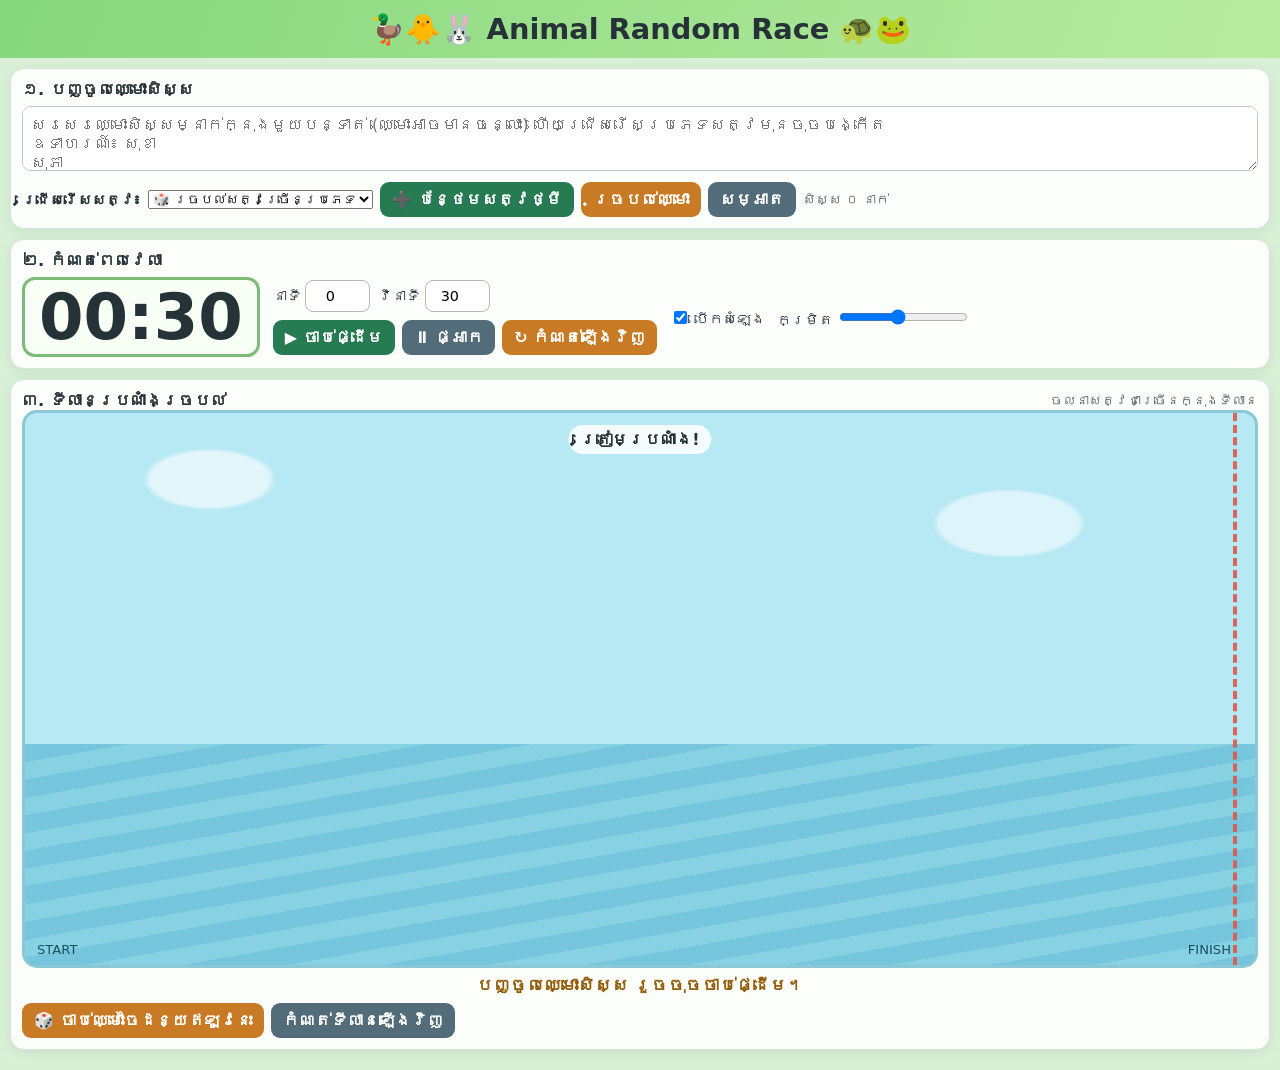
==== index.html @ 99f7a5b7 "Add files via upload" ====
<!doctype html>
<html lang="km">
<head>
<meta charset="utf-8"><meta name="viewport" content="width=device-width,initial-scale=1">
<link rel="stylesheet" href="style.css">
<title>Animal Random Race By SOTHUN</title>
<!-- <style>
:root{--green:#9be18e;--sky:#bfeaf4;--ink:#263238}
*{box-sizing:border-box}
body{margin:0;color:var(--ink);font-family:system-ui,"Noto Sans Khmer",sans-serif;background:#d9f0d6}
header{background:linear-gradient(110deg,#86d77e,#b8eb9e);padding:12px 16px;text-align:center}
h1{font-size:clamp(1.2rem,3vw,1.8rem);margin:0}
header p{margin:3px 0 0;font-size:.88rem}
main{max-width:1450px;margin:auto;padding:10px}
.panel{background:#ffffffed;border:1px solid #d4e6d7;border-radius:14px;padding:11px;margin-bottom:10px;box-shadow:0 3px 12px #345c3b18}
h2{font-size:1.02rem;margin:0 0 7px}
.controls{display:flex;flex-wrap:wrap;gap:7px;align-items:center}\nselect{font:inherit;padding:8px 10px;border:1px solid #aebcaf;border-radius:9px;background:#fff;color:#263238}
button{border:0;border-radius:9px;padding:8px 12px;background:#267b52;color:white;font:inherit;font-weight:700;cursor:pointer}
button.alt{background:#536c7a}button.warn{background:#c87a25}button:disabled{opacity:.5;cursor:not-allowed}
textarea{width:100%;min-height:65px;padding:8px;border:1px solid #b9cbbd;border-radius:9px;font:inherit}
.timebox{display:flex;align-items:center;gap:13px;flex-wrap:wrap}
.clock{font-size:clamp(2.3rem,6vw,4rem);font-weight:850;font-variant-numeric:tabular-nums;background:#f8fff4;border:3px solid #7dbb78;border-radius:13px;padding:0 14px;min-width:200px;text-align:center}
.timeinputs{display:flex;gap:8px;align-items:center;flex-wrap:wrap}
.timeinputs input{width:65px;padding:7px;border:1px solid #aebcaf;border-radius:8px;font:inherit;text-align:center}
.muted{font-size:.82rem;color:#52655a}
.stage{position:relative;min-height:450px;height:min(62vh,650px);overflow:hidden;border-radius:15px;border:3px solid #8bc7d4;background:linear-gradient(#b7e9f4 0 60%,#77c7df 60% 100%);isolation:isolate}
.stage:before{content:"";position:absolute;inset:60% 0 0;background:repeating-linear-gradient(170deg,#75c5dc 0 18px,#8ad4e3 18px 35px);opacity:.85}
.stage:after{content:"";position:absolute;inset:0;background:radial-gradient(ellipse at 15% 12%,#fff9 0 4%,transparent 4.5%),radial-gradient(ellipse at 80% 20%,#fff8 0 5%,transparent 5.5%);pointer-events:none}
.finish{position:absolute;right:10px;top:0;bottom:0;width:12px;border-left:4px dashed #df574b;z-index:1;opacity:.9}
.animal{position:absolute;left:0;top:0;display:flex;align-items:center;gap:4px;max-width:min(260px,48%);padding:3px 8px 3px 4px;border:2px solid #fff;border-radius:22px;background:#fffdf0eF;box-shadow:0 2px 7px #2344;font-size:clamp(.77rem,1.3vw,.95rem);font-weight:750;white-space:nowrap;transform:translate(-50%,-50%);z-index:2;transition:filter .2s}
.animal .face{font-size:clamp(25px,3.5vw,39px);line-height:1}
.animal .student{overflow:hidden;text-overflow:ellipsis;max-width:145px}
.animal .remove{padding:1px 5px;margin-left:2px;border-radius:50%;background:#d9534f;color:#fff;font-size:12px;line-height:1.4}
.animal.winner{border-color:#f0a91c;background:#fff1a8;box-shadow:0 0 0 4px #ffd54f88,0 3px 12px #63480066;z-index:5}
.animal.winner:after{content:"🏆";position:absolute;top:-19px;right:-5px;font-size:20px}
.stage-message{position:absolute;left:50%;top:12px;transform:translateX(-50%);z-index:4;background:#ffffffd9;padding:5px 12px;border-radius:20px;font-weight:800;white-space:nowrap}
.result{font-weight:800;color:#925b08;text-align:center;min-height:35px;padding:7px;font-size:1.05rem}
.options{display:flex;gap:12px;flex-wrap:wrap;align-items:center}
label{font-size:.9rem}
@keyframes bob{0%,100%{margin-top:0}50%{margin-top:-7px}}
.animal.moving{animation:bob .45s ease-in-out infinite}
@media(max-width:700px){main{padding:7px}.stage{height:58vh;min-height:390px}.animal .student{max-width:95px}.animal{max-width:55%;padding:2px 5px 2px 3px}.stage-message{font-size:.82rem;top:7px}}
@media(prefers-reduced-motion:reduce){.animal.moving{animation:none}}
</style></head> -->
<body>
<header><h1>🦆🐥🐰 Animal Random Race 🐢🐸</h1></header>
<main>
<section class="panel">
<h2>១. បញ្ចូលឈ្មោះសិស្ស</h2>
<textarea id="names" placeholder="សរសេរឈ្មោះសិស្សម្នាក់ក្នុងមួយបន្ទាត់ (ឈ្មោះអាចមានចន្លោះ) ហើយជ្រើសរើសប្រភេទសត្វមុនចុចបង្កើត&#10;ឧទាហរណ៍៖ សុខា&#10;សុភា&#10;ដារ៉ា"></textarea>
<div class="controls" style="margin-top:7px">
<label for="animalType"><b>ជ្រើសរើសសត្វ៖</b></label>
<select id="animalType">
<option value="mix">🎲 ច្របល់សត្វច្រើនប្រភេទ</option>
<option value="🦆">🦆 ទា</option>
<option value="🐥">🐥 កូនទា</option>
<option value="🐤">🐤 កូនមាន់</option>
<option value="🐰">🐰 ទន្សាយ</option>
<option value="🐢">🐢 អណ្តើក</option>
<option value="🐸">🐸 កង្កែប</option>
<option value="🐼">🐼 ខ្លាឃ្មុំផេនដា</option>
<option value="🐱">🐱 ឆ្មា</option>
<option value="🐶">🐶 ឆ្កែ</option>
<option value="🦊">🦊 កញ្ជ្រោង</option>
<option value="🐻">🐻 ខ្លាឃ្មុំ</option>
<option value="🐨">🐨 ខ្លាឃ្មុំកូអាឡា</option>
<option value="🐵">🐵 ស្វា</option>
<option value="🐷">🐷 ជ្រូក</option>
<option value="🐮">🐮 គោ</option>
<option value="🐙">🐙 រតីយាវហឺ</option>
<option value="🦋">🦋 មេអំបៅ</option>
<option value="🐝">🐝 ឃ្មុំ</option>
<option value="🐧">🐧 ភេនឃ្វីន</option>
<option value="🦉">🦉 សត្វទីទុយ</option>
</select>
<button id="make">➕ បន្ថែមសត្វថ្មី</button><button class="warn" id="mix">ច្របល់ឈ្មោះ</button><button class="alt" id="clear">សម្អាត</button><span id="total" class="muted">សិស្ស ០ នាក់</span></div>
</section>
<section class="panel">
<h2>២. កំណត់ពេលវេលា</h2>
<div class="timebox">
<div class="clock" id="clock">00:30</div>
<div>
<div class="timeinputs"><label>នាទី <input id="mins" type="number" min="0" max="180" value="0"></label><label>វិនាទី <input id="secs" type="number" min="1" max="59" value="30"></label></div>
<div class="controls" style="margin-top:8px"><button id="go">▶ ចាប់ផ្ដើម</button><button class="alt" id="pause">⏸ ផ្អាក</button><button class="warn" id="resetTime">↻ កំណត់ឡើងវិញ</button></div>
</div>
<div class="options"><label><input id="sound" type="checkbox" checked> បើកសំឡេង</label><label>កម្រិត <input id="vol" type="range" min="0" max="100" value="45"></label></div>
</div>
<!-- <p class="muted">អ្នកអាចកំណត់នាទី និងវិនាទី។ នៅពេល Timer ដល់សូន្យ សត្វនឹងឈប់ ហើយកម្មវិធីជ្រើសរើសឈ្មោះម្នាក់ដោយចៃដន្យ។</p> -->
</section>
<section class="panel">
<div class="controls" style="justify-content:space-between"><h2 style="margin:0">៣. ទីលានប្រណាំងច្របល់</h2><span class="muted">ចលនាសត្វជាច្រើនក្នុងទីលាន</span></div>
<div class="stage" id="stage"><div class="finish"></div><div class="stage-message" id="stageMsg">ត្រៀមប្រណាំង!</div><div class="muted" style="position:absolute;left:12px;bottom:8px;z-index:2;color:#174f63">START</div><div class="muted" style="position:absolute;right:24px;bottom:8px;z-index:2;color:#174f63">FINISH</div></div>
<div class="result" id="result" aria-live="polite">បញ្ចូលឈ្មោះសិស្ស រួចចុចចាប់ផ្ដើម។</div>
<div class="controls"><button id="pick" class="warn">🎲 ចាប់ឈ្មោះចៃដន្យឥឡូវនេះ</button><button id="resetRace" class="alt">កំណត់ទីលានឡើងវិញ</button></div>
</section>
</main>
<script>
const $=id=>document.getElementById(id);
const animals=['🦆','🐥','🐤','🐰','🐢','🐸','🐼','🐱','🐶','🦊','🐻','🐨','🐵','🐷','🐮','🐙','🦋','🐝','🐧','🦉'];
let entries=[],remaining=30,interval=null,raf=null,lastTick=0,running=false,ctx=null,nextId=1;
const clamp=(v,a,b)=>Math.max(a,Math.min(b,v));
function duration(){let m=clamp(parseInt($('mins').value)||0,0,180),s=clamp(parseInt($('secs').value)||0,0,59);$('mins').value=m;$('secs').value=s;return m*60+s}
function fmt(n){return String(Math.floor(n/60)).padStart(2,'0')+':'+String(n%60).padStart(2,'0')}
function showClock(){$('clock').textContent=fmt(remaining)}
function sound(f=650,d=.18,delay=0){if(!$('sound').checked||+$('vol').value===0)return;try{ctx=ctx||new(window.AudioContext||window.webkitAudioContext)();if(ctx.state==='suspended')ctx.resume();let o=ctx.createOscillator(),g=ctx.createGain(),t=ctx.currentTime+delay;o.frequency.value=f;g.gain.setValueAtTime(+$('vol').value/100*.12,t);g.gain.exponentialRampToValueAtTime(.001,t+d);o.connect(g);g.connect(ctx.destination);o.start(t);o.stop(t+d)}catch(e){}}
function fanfare(){[523,659,784,988,1175].forEach((f,i)=>sound(f,.22,i*.16))}
function addEntries(names,type){
 names.forEach(name=>{
  const el=document.createElement('div');el.className='animal';
  const face=document.createElement('span');face.className='face';face.textContent=type==='mix'?animals[Math.floor(Math.random()*animals.length)]:type;
  const label=document.createElement('span');label.className='student';label.textContent=name;
  const remove=document.createElement('button');remove.className='remove';remove.type='button';remove.title='លុបសត្វនេះ';remove.textContent='×';
  const entry={id:nextId++,name,index:entries.length,el,x:Math.random()*78+8,y:Math.random()*68+20,vx:(Math.random()-.5)*.34,vy:(Math.random()-.5)*.3,phase:Math.random()*6};
  remove.onclick=(ev)=>{ev.stopPropagation();removeEntry(entry.id)};
  el.append(face,label,remove);$('stage').append(el);entries.push(entry);
 });updateLabels();placeEntries();
}
function updateLabels(){entries.forEach((e,i)=>{e.index=i;e.el.querySelector('.student').textContent=(i+1)+'. '+e.name});$('total').textContent='សិស្ស '+entries.length+' នាក់'}
function removeEntry(id){const e=entries.find(x=>x.id===id);if(!e)return;e.el.remove();entries=entries.filter(x=>x.id!==id);updateLabels();if(!entries.length){stopTimer();stopMotion();$('stageMsg').textContent='ត្រៀមប្រណាំង!';$('result').textContent='សូមបញ្ចូលឈ្មោះសិស្សជាមុន។'}else{$('result').textContent='បានលុបសត្វមួយ — សត្វផ្សេងៗនៅដដែល។'}}
function placeEntries(){entries.forEach(e=>{e.x=clamp(e.x,5,90);e.y=clamp(e.y,12,88);e.el.style.left=e.x+'%';e.el.style.top=e.y+'%'})}
function render(){updateLabels();$('result').textContent=entries.length?'រួចរាល់ — កំណត់ម៉ោង រួចចាប់ផ្ដើម!':'សូមបញ្ចូលឈ្មោះសិស្សជាមុន។'}
function stopMotion(){running=false;if(raf)cancelAnimationFrame(raf);raf=null;entries.forEach(e=>e.el.classList.remove('moving'))}
function moveFrame(t){if(!running)return;let dt=Math.min(32,t-lastTick||16);lastTick=t;let w=$('stage').clientWidth,h=$('stage').clientHeight;entries.forEach(e=>{e.phase+=dt*.004;e.x+=e.vx*dt*.055+Math.sin(e.phase)*.06;e.y+=e.vy*dt*.055+Math.cos(e.phase*1.3)*.045;if(e.x<4||e.x>91)e.vx*=-1;if(e.y<12||e.y>87)e.vy*=-1;e.x=clamp(e.x,4,91);e.y=clamp(e.y,12,87);e.el.style.left=e.x+'%';e.el.style.top=e.y+'%'});raf=requestAnimationFrame(moveFrame)}
function startMotion(){running=true;lastTick=0;entries.forEach(e=>e.el.classList.add('moving'));raf=requestAnimationFrame(moveFrame)}
function stopTimer(){if(interval){clearInterval(interval);interval=null}}
function chooseWinner(){stopTimer();stopMotion();if(!entries.length)return;entries.forEach(e=>e.el.classList.remove('winner'));let winner=entries[Math.floor(Math.random()*entries.length)];winner.el.classList.add('winner');$('stageMsg').textContent='🏁 អស់ម៉ោងហើយ!';$('result').textContent='🏆 អ្នកត្រូវបានជ្រើសរើស៖ លេខ '+(winner.index+1)+' — '+winner.name+'!';$('go').disabled=false;fanfare()}
function startGame(){if(running||!entries.length)return;if(remaining<=0)remaining=duration();if(remaining<=0){alert('សូមកំណត់ពេលវេលាឱ្យលើសពី ០ វិនាទី។');return}entries.forEach(e=>e.el.classList.remove('winner'));$('result').textContent='សត្វកំពុងប្រណាំង...';$('stageMsg').textContent='🏁 កំពុងប្រណាំង!';$('go').disabled=true;startMotion();sound(600,.12);interval=setInterval(()=>{remaining--;showClock();if(remaining<=0){remaining=0;showClock();chooseWinner()}},1000)}
$('make').onclick=()=>{const newNames=$('names').value.split(/\r?\n/).map(x=>x.trim()).map(x=>x.replace(/^(?:[🦆🐥🐤🐰🐢🐸🐼🐱🐶🦊🐻🐨🐵🐷🐮🐙🦋🐝🐧🦉]\s*)?(?:(?:\d+|[០-៩]+)[.)៖-]?\s*)?(?:[-•*]\s*)?/, '')).map(x=>x.trim()).filter(Boolean);if(!newNames.length){alert('សូមបញ្ចូលឈ្មោះសិស្សជាមុន។');return;}addEntries(newNames,$('animalType').value);$('names').value='';$('stageMsg').textContent='ត្រៀមប្រណាំង!';$('result').textContent='បានបន្ថែម '+newNames.length+' សត្វថ្មី។ សត្វចាស់នៅដដែល។';sound(550,.12)};
$('mix').onclick=()=>{for(let i=entries.length-1;i>0;i--){let j=Math.floor(Math.random()*(i+1));[entries[i],entries[j]]=[entries[j],entries[i]]}updateLabels();sound(740,.14)};
$('clear').onclick=()=>{$('names').value='';stopTimer();stopMotion();entries.forEach(e=>e.el.remove());entries=[];updateLabels();render();$('stageMsg').textContent='ត្រៀមប្រណាំង!'};
$('go').onclick=startGame;
$('pause').onclick=()=>{stopTimer();stopMotion();$('go').disabled=false;$('stageMsg').textContent='បានផ្អាក';$('result').textContent='ការប្រណាំងត្រូវបានផ្អាក។ ចុចចាប់ផ្ដើមដើម្បីបន្ត។';sound(440,.12)};
$('resetTime').onclick=()=>{stopTimer();stopMotion();remaining=duration();showClock();$('go').disabled=false;$('stageMsg').textContent='ត្រៀមប្រណាំង!';entries.forEach(e=>e.el.classList.remove('winner'));$('result').textContent='កំណត់ម៉ោងរួចរាល់។'};
$('pick').onclick=()=>{if(running){stopTimer();stopMotion()}chooseWinner()};
$('resetRace').onclick=()=>{stopTimer();stopMotion();remaining=duration();showClock();$('go').disabled=false;entries.forEach(e=>e.el.classList.remove('winner'));entries.forEach(e=>{e.x=Math.random()*78+8;e.y=Math.random()*68+20;e.vx=(Math.random()-.5)*.34;e.vy=(Math.random()-.5)*.3});placeEntries();$('stageMsg').textContent='ត្រៀមប្រណាំង!';$('result').textContent='ទីលានត្រូវបានកំណត់ឡើងវិញ។'};
['mins','secs'].forEach(id=>$(id).addEventListener('change',()=>{if(!running){remaining=duration();showClock()}}));
window.addEventListener('resize',placeEntries);
remaining=duration();showClock();
</script></body></html>
---- style.css ----
:root{--green:#9be18e;--sky:#bfeaf4;--ink:#263238}
*{box-sizing:border-box}
body{margin:0;color:var(--ink);font-family:system-ui,"Noto Sans Khmer",sans-serif;background:#d9f0d6}
header{background:linear-gradient(110deg,#86d77e,#b8eb9e);padding:12px 16px;text-align:center}
h1{font-size:clamp(1.2rem,3vw,1.8rem);margin:0}
header p{margin:3px 0 0;font-size:.88rem}
main{max-width:1450px;margin:auto;padding:10px}
.panel{background:#ffffffed;border:1px solid #d4e6d7;border-radius:14px;padding:11px;margin-bottom:10px;box-shadow:0 3px 12px #345c3b18}
h2{font-size:1.02rem;margin:0 0 7px}
.controls{display:flex;flex-wrap:wrap;gap:7px;align-items:center}\nselect{font:inherit;padding:8px 10px;border:1px solid #aebcaf;border-radius:9px;background:#fff;color:#263238}
button{border:0;border-radius:9px;padding:8px 12px;background:#267b52;color:white;font:inherit;font-weight:700;cursor:pointer}
button.alt{background:#536c7a}button.warn{background:#c87a25}button:disabled{opacity:.5;cursor:not-allowed}
textarea{width:100%;min-height:65px;padding:8px;border:1px solid #b9cbbd;border-radius:9px;font:inherit}
.timebox{display:flex;align-items:center;gap:13px;flex-wrap:wrap}
.clock{font-size:clamp(2.3rem,6vw,4rem);font-weight:850;font-variant-numeric:tabular-nums;background:#f8fff4;border:3px solid #7dbb78;border-radius:13px;padding:0 14px;min-width:200px;text-align:center}
.timeinputs{display:flex;gap:8px;align-items:center;flex-wrap:wrap}
.timeinputs input{width:65px;padding:7px;border:1px solid #aebcaf;border-radius:8px;font:inherit;text-align:center}
.muted{font-size:.82rem;color:#52655a}
.stage{position:relative;min-height:450px;height:min(62vh,650px);overflow:hidden;border-radius:15px;border:3px solid #8bc7d4;background:linear-gradient(#b7e9f4 0 60%,#77c7df 60% 100%);isolation:isolate}
.stage:before{content:"";position:absolute;inset:60% 0 0;background:repeating-linear-gradient(170deg,#75c5dc 0 18px,#8ad4e3 18px 35px);opacity:.85}
.stage:after{content:"";position:absolute;inset:0;background:radial-gradient(ellipse at 15% 12%,#fff9 0 4%,transparent 4.5%),radial-gradient(ellipse at 80% 20%,#fff8 0 5%,transparent 5.5%);pointer-events:none}
.finish{position:absolute;right:10px;top:0;bottom:0;width:12px;border-left:4px dashed #df574b;z-index:1;opacity:.9}
.animal{position:absolute;left:0;top:0;display:flex;align-items:center;gap:4px;max-width:min(260px,48%);padding:3px 8px 3px 4px;border:2px solid #fff;border-radius:22px;background:#fffdf0eF;box-shadow:0 2px 7px #2344;font-size:clamp(.77rem,1.3vw,.95rem);font-weight:750;white-space:nowrap;transform:translate(-50%,-50%);z-index:2;transition:filter .2s}
.animal .face{font-size:clamp(25px,3.5vw,39px);line-height:1}
.animal .student{overflow:hidden;text-overflow:ellipsis;max-width:145px}
.animal .remove{padding:1px 5px;margin-left:2px;border-radius:50%;background:#d9534f;color:#fff;font-size:12px;line-height:1.4}
.animal.winner{border-color:#f0a91c;background:#fff1a8;box-shadow:0 0 0 4px #ffd54f88,0 3px 12px #63480066;z-index:5}
.animal.winner:after{content:"🏆";position:absolute;top:-19px;right:-5px;font-size:20px}
.stage-message{position:absolute;left:50%;top:12px;transform:translateX(-50%);z-index:4;background:#ffffffd9;padding:5px 12px;border-radius:20px;font-weight:800;white-space:nowrap}
.result{font-weight:800;color:#925b08;text-align:center;min-height:35px;padding:7px;font-size:1.05rem}
.options{display:flex;gap:12px;flex-wrap:wrap;align-items:center}
label{font-size:.9rem}
@keyframes bob{0%,100%{margin-top:0}50%{margin-top:-7px}}
.animal.moving{animation:bob .45s ease-in-out infinite}
@media(max-width:700px){main{padding:7px}.stage{height:58vh;min-height:390px}.animal .student{max-width:95px}.animal{max-width:55%;padding:2px 5px 2px 3px}.stage-message{font-size:.82rem;top:7px}}
@media(prefers-reduced-motion:reduce){.animal.moving{animation:none}}
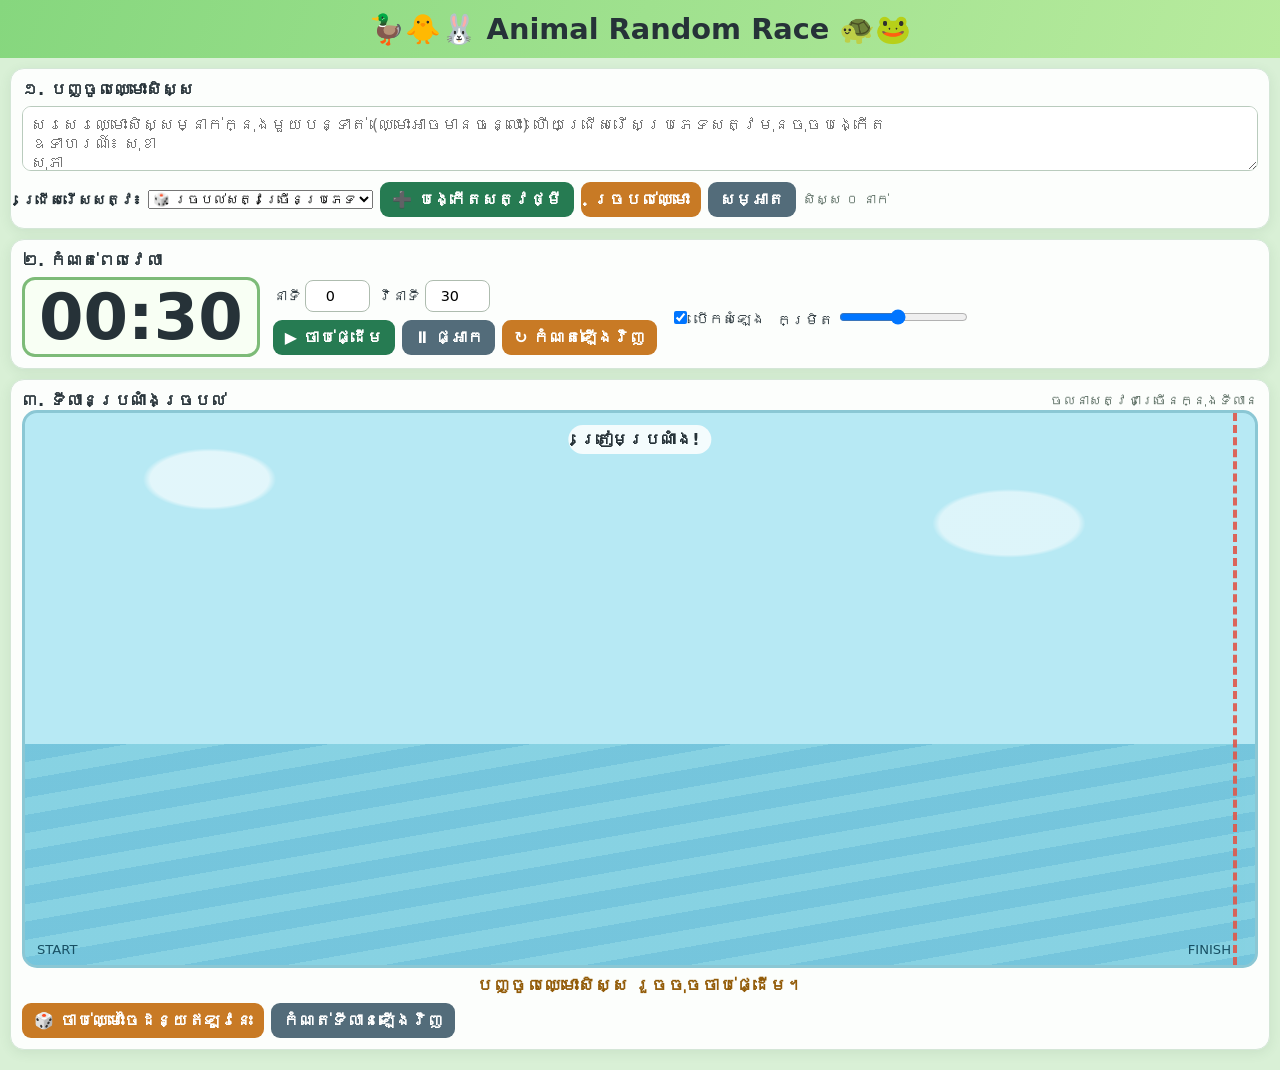
==== commit fc5a9e73: "Update index.html" ====
--- a/index.html
+++ b/index.html
@@ -73,7 +73,7 @@
 <option value="🐧">🐧 ភេនឃ្វីន</option>
 <option value="🦉">🦉 សត្វទីទុយ</option>
 </select>
-<button id="make">➕ បន្ថែមសត្វថ្មី</button><button class="warn" id="mix">ច្របល់ឈ្មោះ</button><button class="alt" id="clear">សម្អាត</button><span id="total" class="muted">សិស្ស ០ នាក់</span></div>
+<button id="make">➕ បង្កើតសត្វថ្មី</button><button class="warn" id="mix">ច្របល់ឈ្មោះ</button><button class="alt" id="clear">សម្អាត</button><span id="total" class="muted">សិស្ស ០ នាក់</span></div>
 </section>
 <section class="panel">
 <h2>២. កំណត់ពេលវេលា</h2>
@@ -136,4 +136,4 @@
 ['mins','secs'].forEach(id=>$(id).addEventListener('change',()=>{if(!running){remaining=duration();showClock()}}));
 window.addEventListener('resize',placeEntries);
 remaining=duration();showClock();
-</script></body></html>+</script></body></html>
